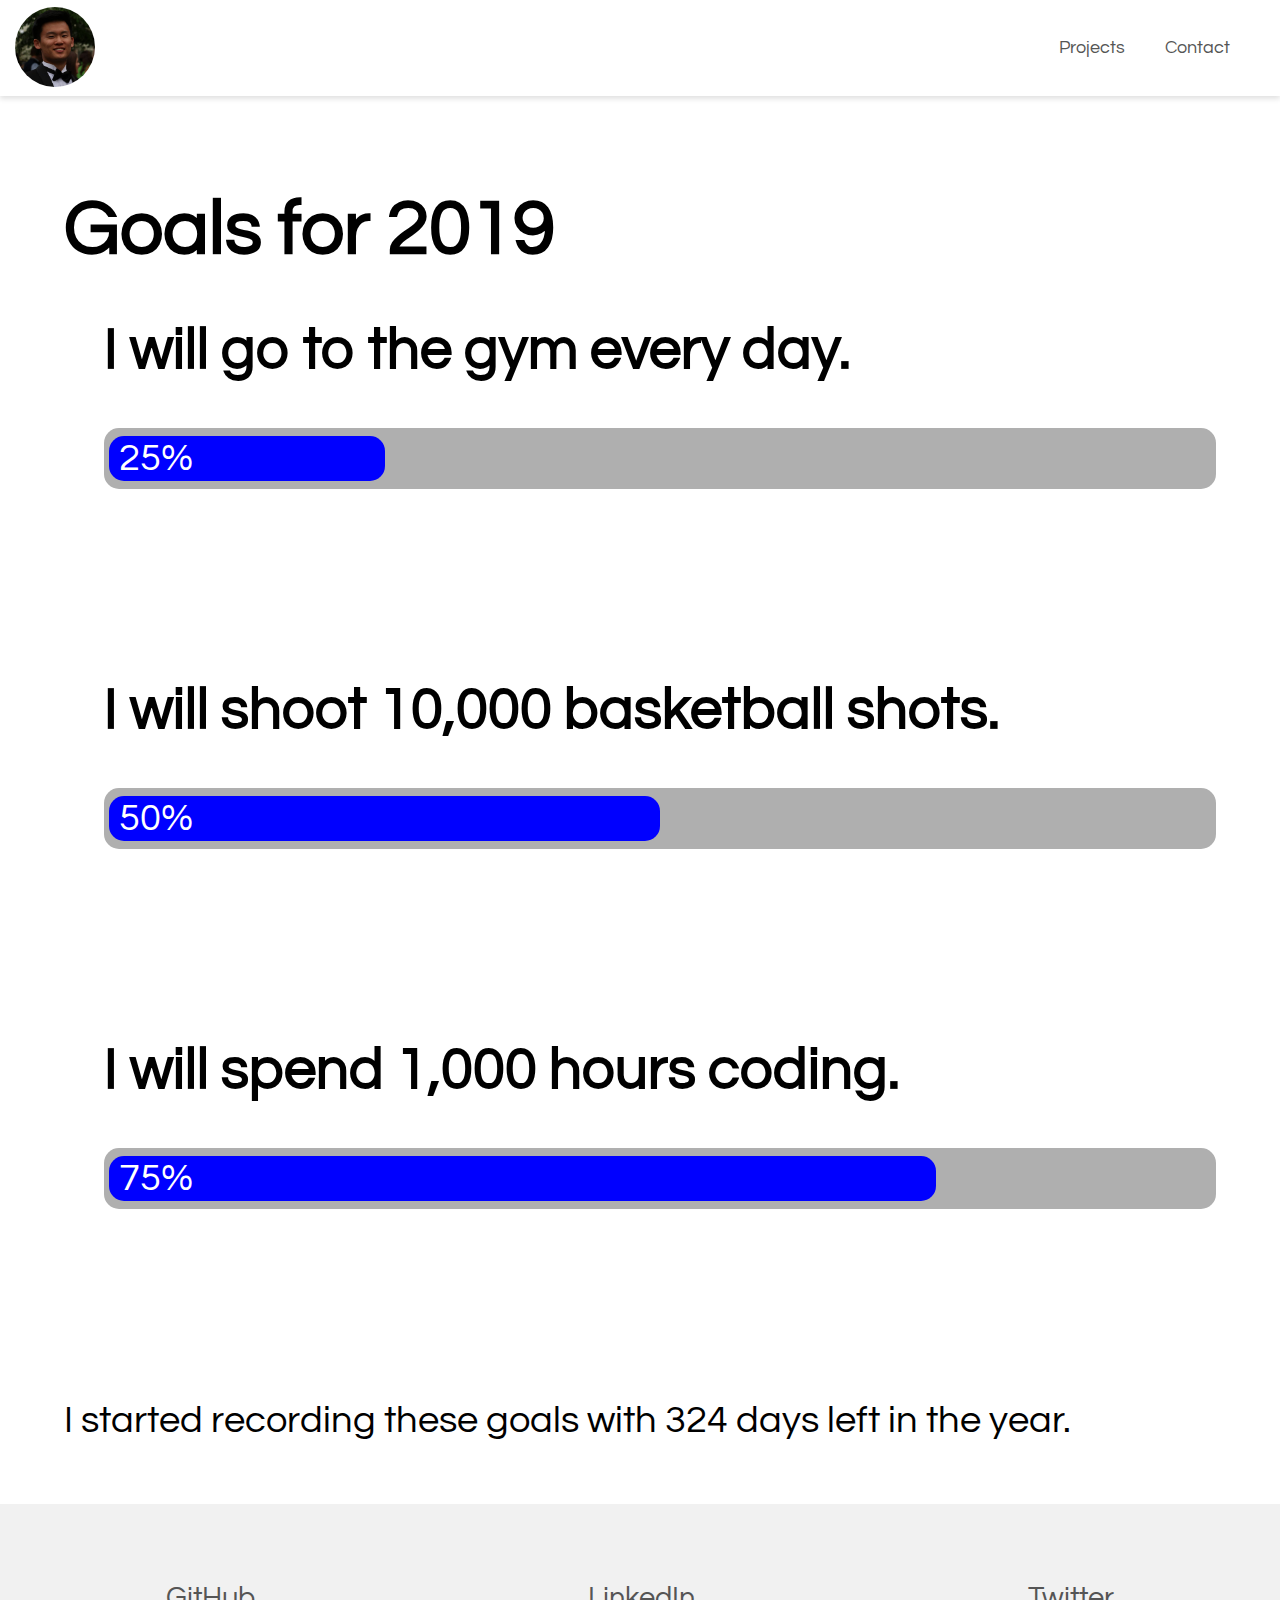
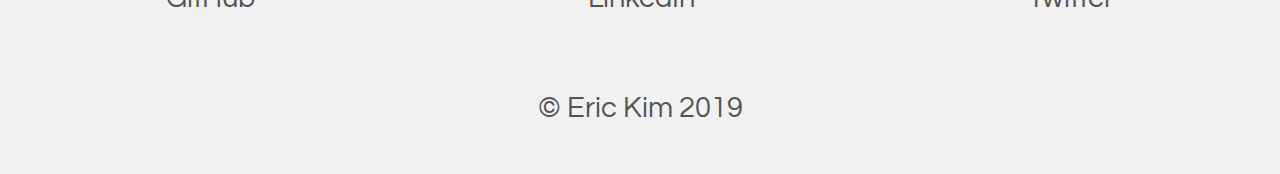
==== goals.html @ b122040c "added goals page" ====
<!DOCTYPE html>
<html>

<head>
    <meta charset="utf-8" />
    <meta http-equiv="X-UA-Compatible" content="IE=edge">
    <title>Eric Kim - Developer</title>
    <meta name="viewport" content="width=device-width, initial-scale=1">
    <link rel="stylesheet" type="text/css" media="screen" href="main.css" />
    <script src="main.js"></script>
    <link href='https://fonts.googleapis.com/css?family=Questrial' rel='stylesheet'>
</head>

<body>
    <nav id="navbar">
        <a href="#Home">
            <div id="profile"><img src="media/profile.jpg"></div>
            <!--<div id="logo"><b>E</b></div>-->
        </a>
        <ul id="nav-list">
            <li>
                <a href="#projects">Projects</a>
            </li>
            <li>
                <a href="#contact">Contact</a>
            </li>
        </ul>
    </nav>
    <section id="goals">
        <h1>Goals for 2019</h1>
        <ul style="list-style-type: none;">
            <li>
                <h2>I will go to the gym every day.</h2>
                <div id="lifting-goal" class="progress"> <!--0.4%-->
                    <div style="width: 25%;"><span>25%</span></div>
                </div>
            </li>
            <li>
                <h2>I will shoot 10,000 basketball shots.</h2> 
                <div id="basketball-goal" class="progress"> <!--0.01%-->
                    <div style="width: 50%;"><span>50%</span></div>
                </div>
            </li>
            <li>
                <h2>I will spend 1,000 hours coding.</h2>
                <div id="coding-goal" class="progress"> <!--0.1%-->
                    <div style="width: 75%;"><span>75%</span></div>
                </div>
            </li>
        </ul>
        I started recording these goals with 324 days left in the year.
    </section>
    <footer>
        <div id="links">
            <a href="https://github.com/realerickim" target="_blank">GitHub</a>
            <a href="https://www.linkedin.com/in/realerickim/" target="_blank">LinkedIn</a>
            <a href="https://twitter.com/realerickim" target="_blank">Twitter</a>
        </div>
        <div id="bottom"><span>&copy; Eric Kim 2019</span></div>
    </footer>
</body>

</html>
---- main.css ----
html, body{
    width: 100%;
    height: 100%;
    margin: 0;
    padding: 0;
    background: white;
    font-family: 'Questrial';
}
#navbar {
    position: absolute;
    top: 0;
    left: 0;
    right: 0;
    padding: 10px;
    width: 100%;
    box-sizing: border-box;
    box-shadow: 0 3px 5px 0 rgb(226, 226, 226);
}
#navbar * {
    display: inline;
}
#nav-list{
    margin-right: 20px;
    line-height: 40px;
    float: right;
    list-style: none;
    display: flex;
    flex-direction: row;
    font-size: 18px;
}
#nav-list a {
    margin-right: 20px;
    margin-left: 20px;
    text-decoration: none;
    color: rgb(85, 85, 85);
}
#profile {
    width: 36px;
    height: 36px;
    float: left;
    margin: 7px;
    margin-left: 15px;
    padding: 12px;
    display: flex;
    justify-content: center;
    align-items: center;
}
#profile img{
    height: 80px;
    width: 80px;
    border-radius: 50%;
}
#logo {
    float: left;
    border-radius: 50%;
    margin: 3px;
    margin-left: 15px;
    width: 36px;
    height: 36px;
    padding: 12px;
    background: rgb(3, 133, 255);
    border: 2px solid rgb(0, 102, 255);
    color: rgb(255, 255, 255);
    text-align: center;
    font: 35px 'Questrial', sans-serif;
}
#logo:hover {
    box-shadow: 2px 3px 5px 0 rgb(128, 128, 128);
}
#welcome-section {
    display: block;
    margin-left: 5vmax;
    margin-right: 5vmax;
    margin-top: 250px;
    margin-bottom: 10vmin;
}
#welcome-section h1 {
    color: rgb(85, 85, 85);
    font-size: 6.5vmax;
}
#welcome-section a {
    color: rgb(0, 102, 255);
    text-decoration: none;
    text-shadow: 0px 0.3px 0.3px rgb(187, 187, 187);
}
#welcome-section a:hover {
    color: rgb(85, 85, 85);
}
#current-status {
    color: rgb(85, 85, 85);
    display: flex;
    flex-direction: row;
    justify-content: flex-start;
    font-size: 2.3vmax;
    margin-left: 5vmax;
}
#current-status a {
    text-decoration: none;
    color: rgb(0, 102, 255);
}
#currently-working {
    margin-right: 12vw;
}
#previously-working {
    margin-left: 12vw;
}
.link-effect a::before,
.link-effect a::after {
	display: inline-block;
	opacity: 0;
	-webkit-transition: -webkit-transform 0.3s, opacity 0.2s;
	-moz-transition: -moz-transform 0.3s, opacity 0.2s;
	transition: transform 0.3s, opacity 0.2s;
}
.link-effect a::before {
	margin-right: 10px;
	content: '[';
	-webkit-transform: translateX(20px);
	-moz-transform: translateX(20px);
	transform: translateX(20px);
}
.link-effect a::after {
	margin-left: 10px;
	content: ']';
	-webkit-transform: translateX(-20px);
	-moz-transform: translateX(-20px);
	transform: translateX(-20px);
}
.link-effect a:hover::before,
.link-effect a:hover::after,
.link-effect a:focus::before,
.link-effect a:focus::after {
	opacity: 1;
	-webkit-transform: translateX(0px);
	-moz-transform: translateX(0px);
	transform: translateX(0px);
}

#projects {
    background: #f7f7f7;
    width: 100%;
}
#projects a {
    text-decoration: none;
    color: rgb(85, 85, 85);
}
#projects h2 {
    font-size: 7vmin;
    margin-left: 7vmin;
    padding-top: 3vmin;
    color: rgb(85, 85, 85);
}
#project-tiles {
    width: 100%;
    display: flex;
    flex-direction: row;
    flex-wrap: wrap;
    justify-content: center;
}
.project-tile {
    box-shadow: 0 4px 8px 0 rgba(0,0,0,0.2);
    transition: 0.3s;
    width: 40%;
    margin: 20px;
}
.project-tile h4 {
    font-size: 4vmin;
}
.project-tile p {
    font-size: 3.2vmin;
}
.project-tile:hover {
    box-shadow: 0 8px 16px 0 rgba(0,0,0,0.2);
}
.container {
    padding: 2px 16px;
}
#extra-about {
    display: flex;
    align-items: center;
    justify-content: center;
    margin: 9vmax;
    line-height: 8.5vmax;
    max-height: 100%;
}
#extra-about h1 {
    color: rgb(85, 85, 85);
    font-size: 4.5vmax;
}
#extra-about a {
    color: rgb(0, 102, 255);
    text-decoration: none;
    text-shadow: 0px 0.3px 0.3px rgb(187, 187, 187);
}
#extra-about a:hover {
    color: rgb(85, 85, 85);
}
#contact {
    background:#f7f7f7;
    height: 70%;
    display: flex;
    flex-direction: column;
    justify-content: center;
    align-items: center;
}
#contact h1 {
    text-align: center;
    margin-left: 6vmax;
    margin-right: 6vmax;
    color: rgb(85, 85, 85);
    font-size: 5vmax;
}
#contact h2 {
    color: rgb(85, 85, 85);
    font-size: 4vmax;
}
footer {
    font-size: 2.3vmax;
    height: 30%;
    background: #f1f1f1;
}
#links {
    height: 70%;
    display: flex;
    flex-direction: row;
    justify-content: space-around;
    align-items: center;
}
#links a {
    margin-right: 20px;
    margin-left: 20px;
    text-decoration: none;
    color: rgb(85, 85, 85);
}
#bottom {
    height: 30%;
    text-align: center;
    margin-bottom: 5px;
}
#bottom span {
    color: rgb(85, 85, 85);
}
#goals {
    margin-top: 75px;
    padding: 5vmax;
    font-size: 3vmax;
}
#goals li {
    margin-bottom: 15vmax;
}
#goals h1 {
    font-size: 6vmax;
}
.progress {
    background-color: rgb(175, 175, 175);
    border-radius: 15px;
    height: 4vmax;
    padding: 5px;
    display: flex;
    align-items: center;
}
.progress > div {
    background: blue;
    border-radius: 15px;
    height: 3.5vmax;
    color: white;
    display: flex;
    align-items: center;
}
.progress span {
    padding: 5px;
    margin: 5px;
}

@media screen and (max-width: 750px) {
    #welcome-section {
        margin-top: 200px;
    }
    .description {
        display: none;
    }
    #previously-working {
        display: none;
    }
}

@media screen and (max-width: 470px) {
    .project-tile {
        width: 80%;
        margin: 20px;
    }
    #current-status {
        font-size: 4vmin;
        margin-left: 7vmin;
    }
    #previously-working {
        display: none;
    }
}

@media screen and (max-width: 365px) {
    #nav-list{
        margin-right: 0;
        line-height: 30px;
        float: right;
        list-style: none;
        display: flex;
        flex-direction: row;
        font-size: 16px;
    }
    #nav-list a {
        margin-right: 10px;
        margin-left: 10px;
        text-decoration: none;
        color: rgb(85, 85, 85);
    }
    #profile {
        width: 36px;
        height: 36px;
        float: left;
        margin-left: 5px;
        display: flex;
        justify-content: center;
        align-items: center;
    }
    #profile img{
        width: 60px;
        height: 60px;
        border-radius: 50%;
    }
}
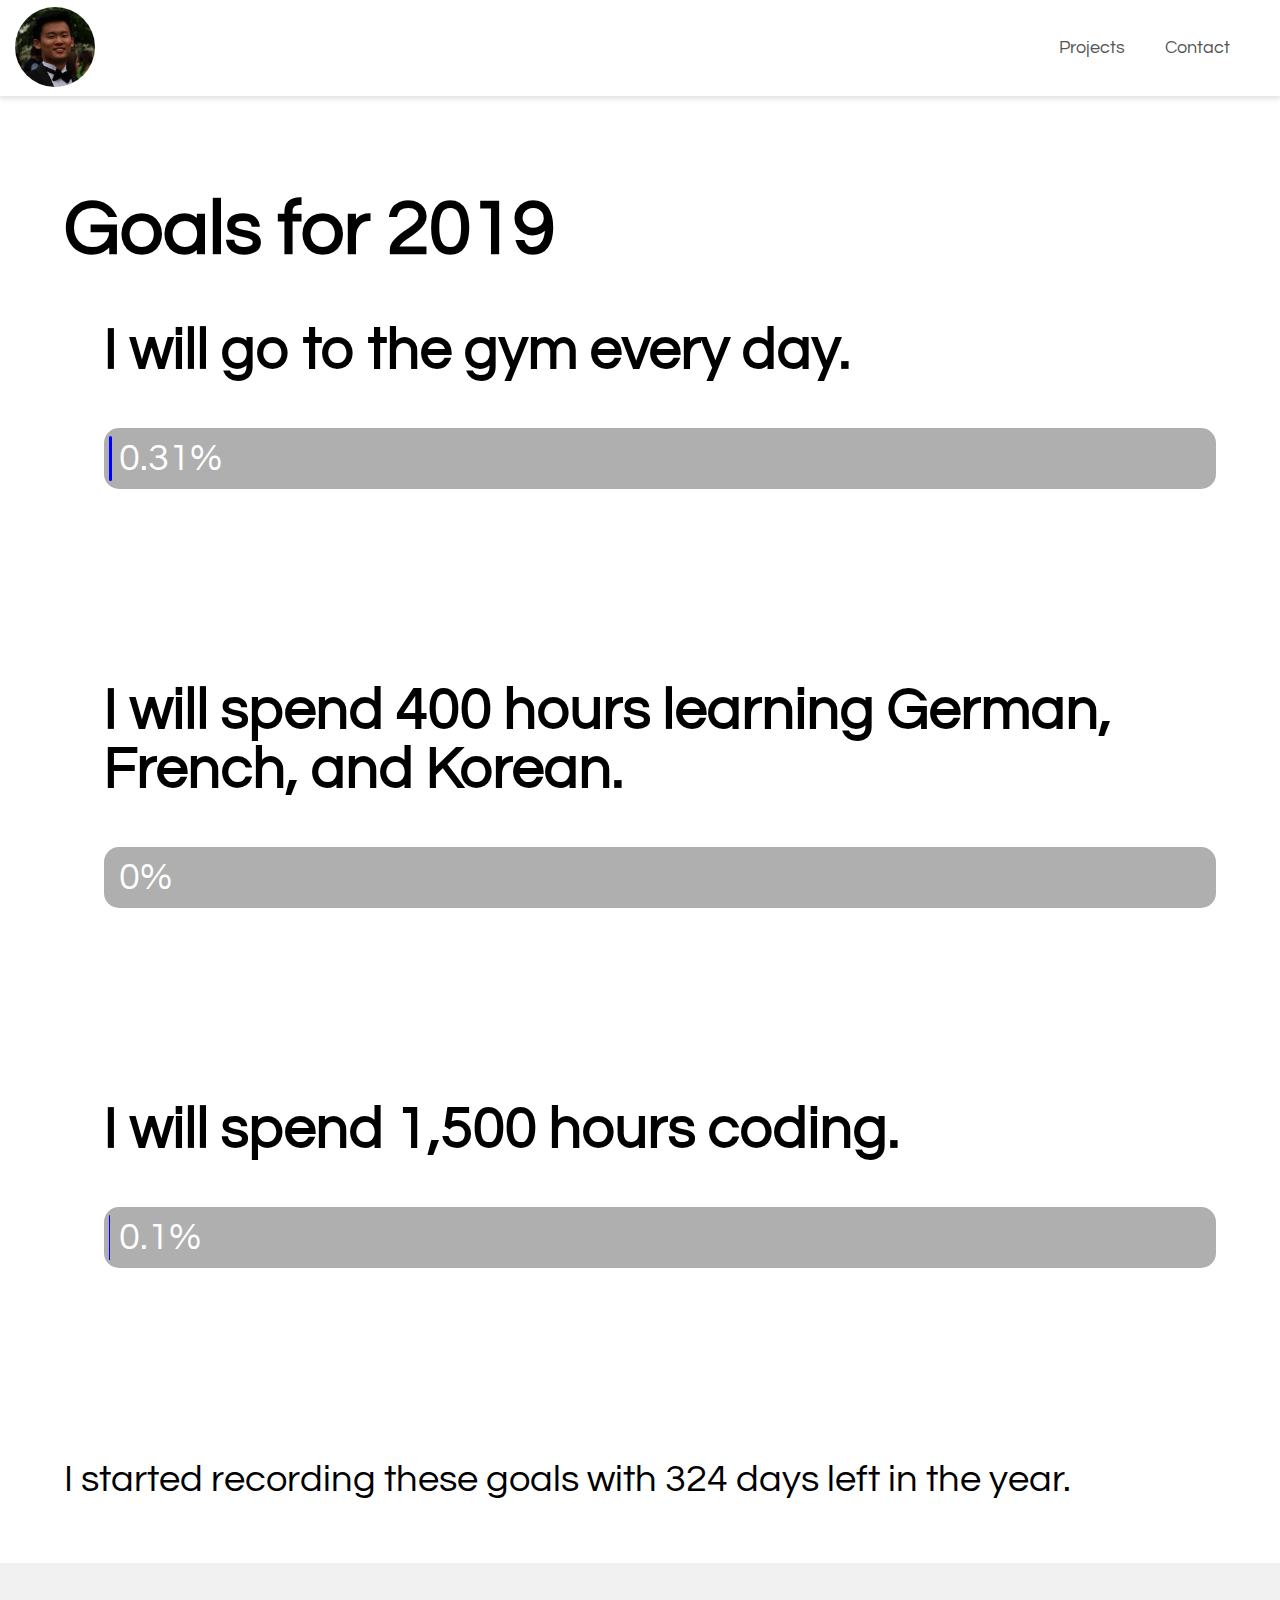
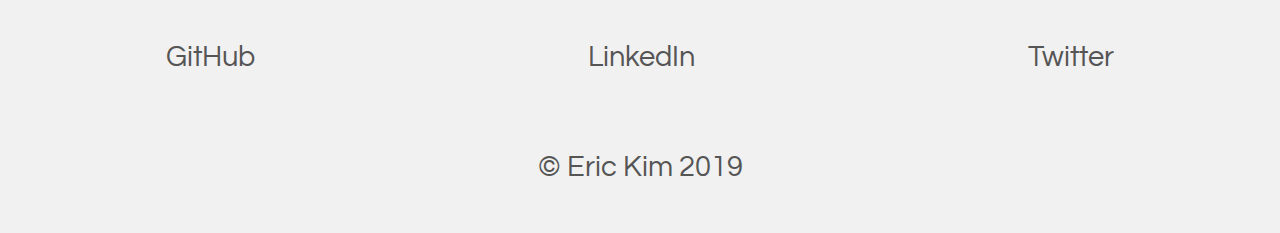
==== commit 8b184c49: "updated goals, made nav image a home link" ====
--- a/goals.html
+++ b/goals.html
@@ -13,9 +13,8 @@
 
 <body>
     <nav id="navbar">
-        <a href="#Home">
+        <a href="index.html">
             <div id="profile"><img src="media/profile.jpg"></div>
-            <!--<div id="logo"><b>E</b></div>-->
         </a>
         <ul id="nav-list">
             <li>
@@ -27,24 +26,24 @@
         </ul>
     </nav>
     <section id="goals">
-        <h1>Goals for 2019</h1>
+        <h1>Goals for 2019</h1> <!--updated Mon Feb 11 7:46am-->
         <ul style="list-style-type: none;">
             <li>
                 <h2>I will go to the gym every day.</h2>
-                <div id="lifting-goal" class="progress"> <!--0.4%-->
-                    <div style="width: 25%;"><span>25%</span></div>
+                <div id="lifting-goal" class="progress"> <!--1/324 0.31%--> 
+                    <div style="width: 0.31%;"><span>0.31%</span></div>
                 </div>
             </li>
             <li>
-                <h2>I will shoot 10,000 basketball shots.</h2> 
-                <div id="basketball-goal" class="progress"> <!--0.01%-->
-                    <div style="width: 50%;"><span>50%</span></div>
+                <h2>I will spend 400 hours learning German, French, and Korean.</h2> 
+                <div id="language-goal" class="progress"> <!--0/400 0%-->
+                    <div style="width: 0%;"><span>0%</span></div>
                 </div>
             </li>
             <li>
-                <h2>I will spend 1,000 hours coding.</h2>
-                <div id="coding-goal" class="progress"> <!--0.1%-->
-                    <div style="width: 75%;"><span>75%</span></div>
+                <h2>I will spend 1,500 hours coding.</h2>
+                <div id="coding-goal" class="progress"> <!--1.5/1500 0.1%-->
+                    <div style="width: 0.1%;"><span>0.1%</span></div>
                 </div>
             </li>
         </ul>
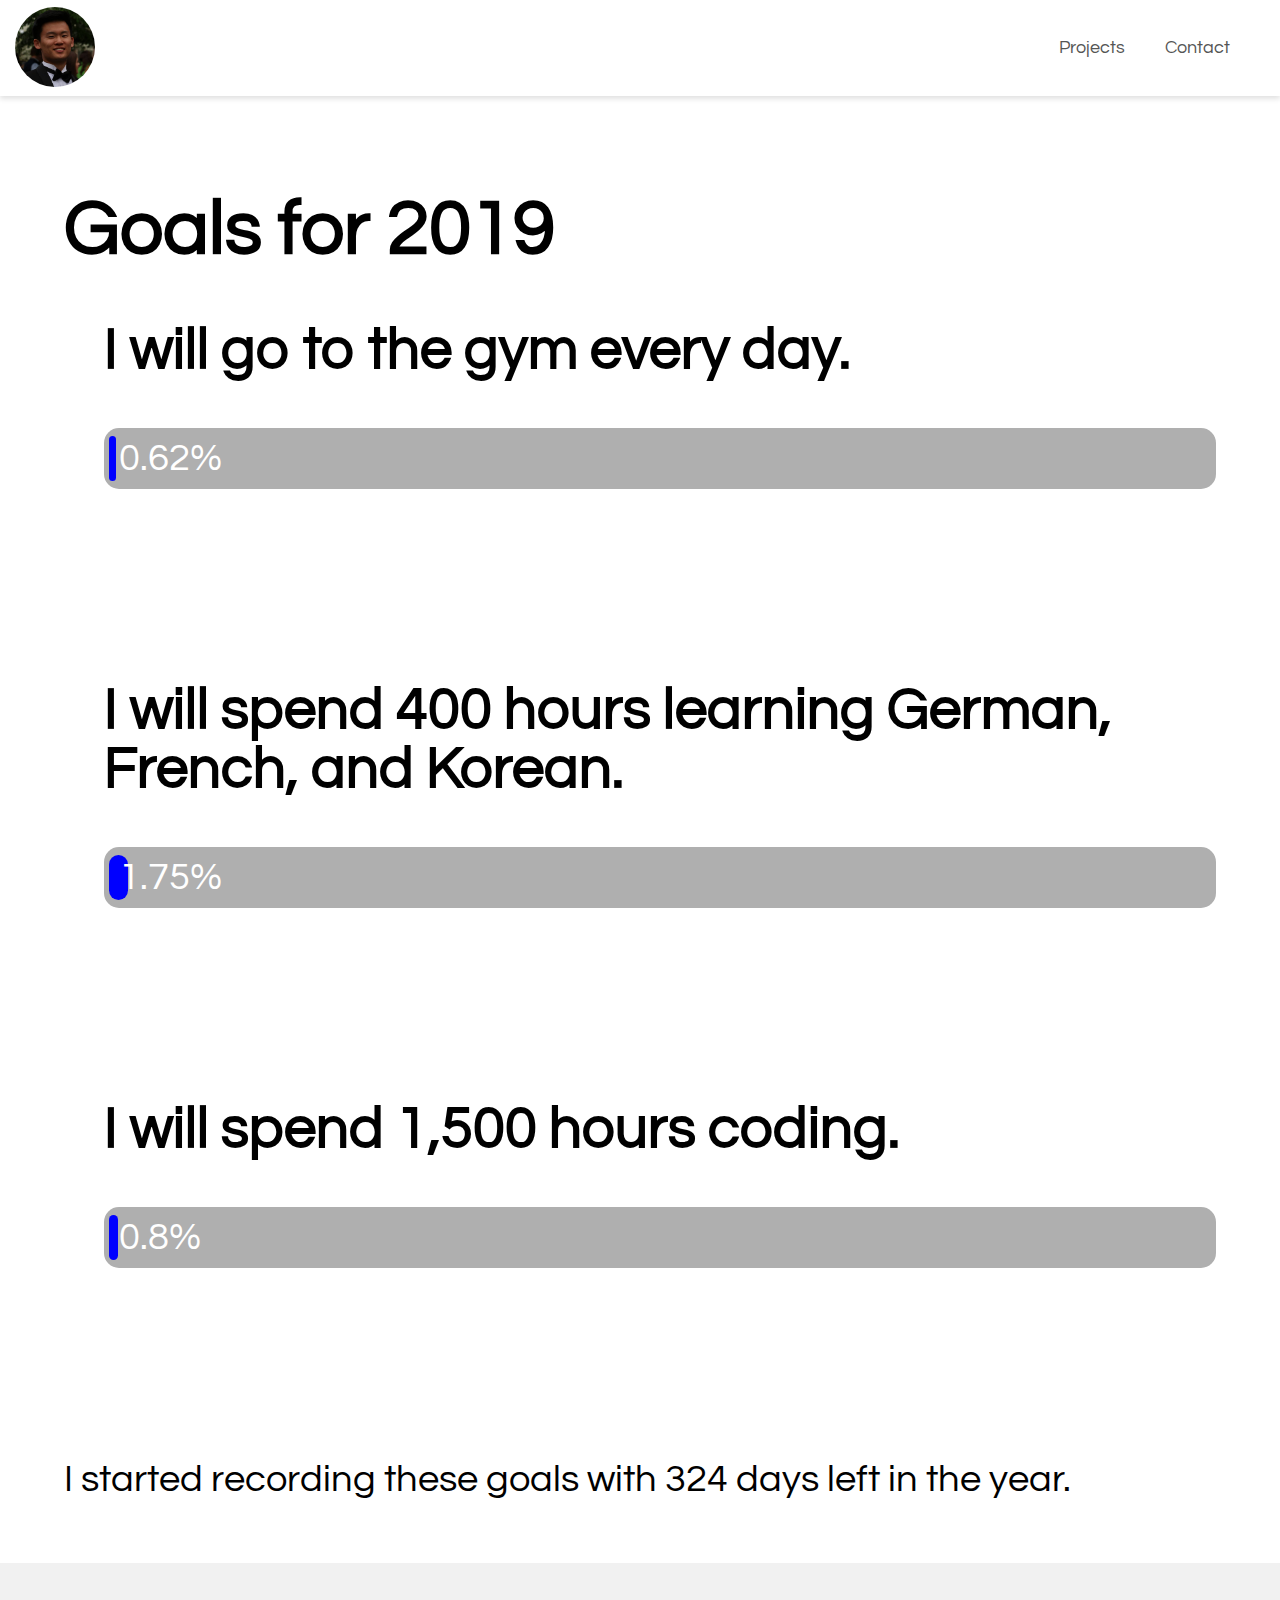
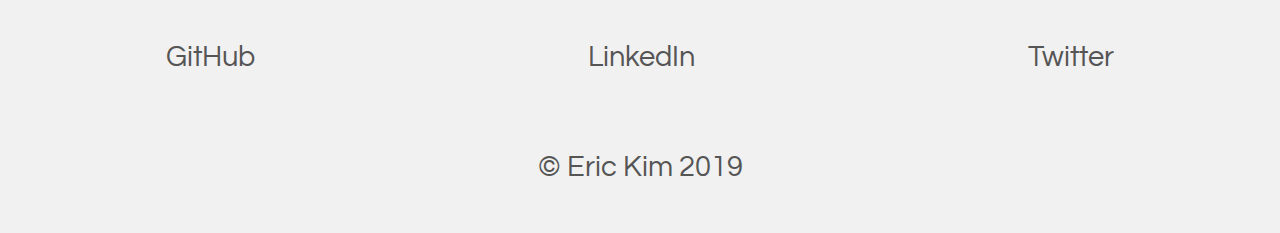
==== commit 0e99e149: "updated goals" ====
--- a/goals.html
+++ b/goals.html
@@ -1,6 +1,5 @@
 <!DOCTYPE html>
-<html>
-
+<html lang="en">
 <head>
     <meta charset="utf-8" />
     <meta http-equiv="X-UA-Compatible" content="IE=edge">
@@ -14,7 +13,7 @@
 <body>
     <nav id="navbar">
         <a href="index.html">
-            <div id="profile"><img src="media/profile.jpg"></div>
+            <div id="profile"><img src="media/profile.jpg" alt="Profile photo of Eric Kim"></div>
         </a>
         <ul id="nav-list">
             <li>
@@ -26,24 +25,24 @@
         </ul>
     </nav>
     <section id="goals">
-        <h1>Goals for 2019</h1> <!--updated Mon Feb 11 7:46am-->
+        <h1>Goals for 2019</h1> <!--updated Thu Feb 21 7:59am-->
         <ul style="list-style-type: none;">
             <li>
                 <h2>I will go to the gym every day.</h2>
-                <div id="lifting-goal" class="progress"> <!--1/324 0.31%--> 
-                    <div style="width: 0.31%;"><span>0.31%</span></div>
+                <div id="lifting-goal" class="progress"> <!--2/324 0.62%--> 
+                    <div style="width: 0.62%;"><span>0.62%</span></div>
                 </div>
             </li>
             <li>
                 <h2>I will spend 400 hours learning German, French, and Korean.</h2> 
-                <div id="language-goal" class="progress"> <!--0/400 0%-->
-                    <div style="width: 0%;"><span>0%</span></div>
+                <div id="language-goal" class="progress"> <!--7/400 1.75%-->
+                    <div style="width: 1.75%;"><span>1.75%</span></div>
                 </div>
             </li>
             <li>
                 <h2>I will spend 1,500 hours coding.</h2>
-                <div id="coding-goal" class="progress"> <!--1.5/1500 0.1%-->
-                    <div style="width: 0.1%;"><span>0.1%</span></div>
+                <div id="coding-goal" class="progress"> <!--12/1500 0.8%-->
+                    <div style="width: 0.8%;"><span>0.8%</span></div>
                 </div>
             </li>
         </ul>
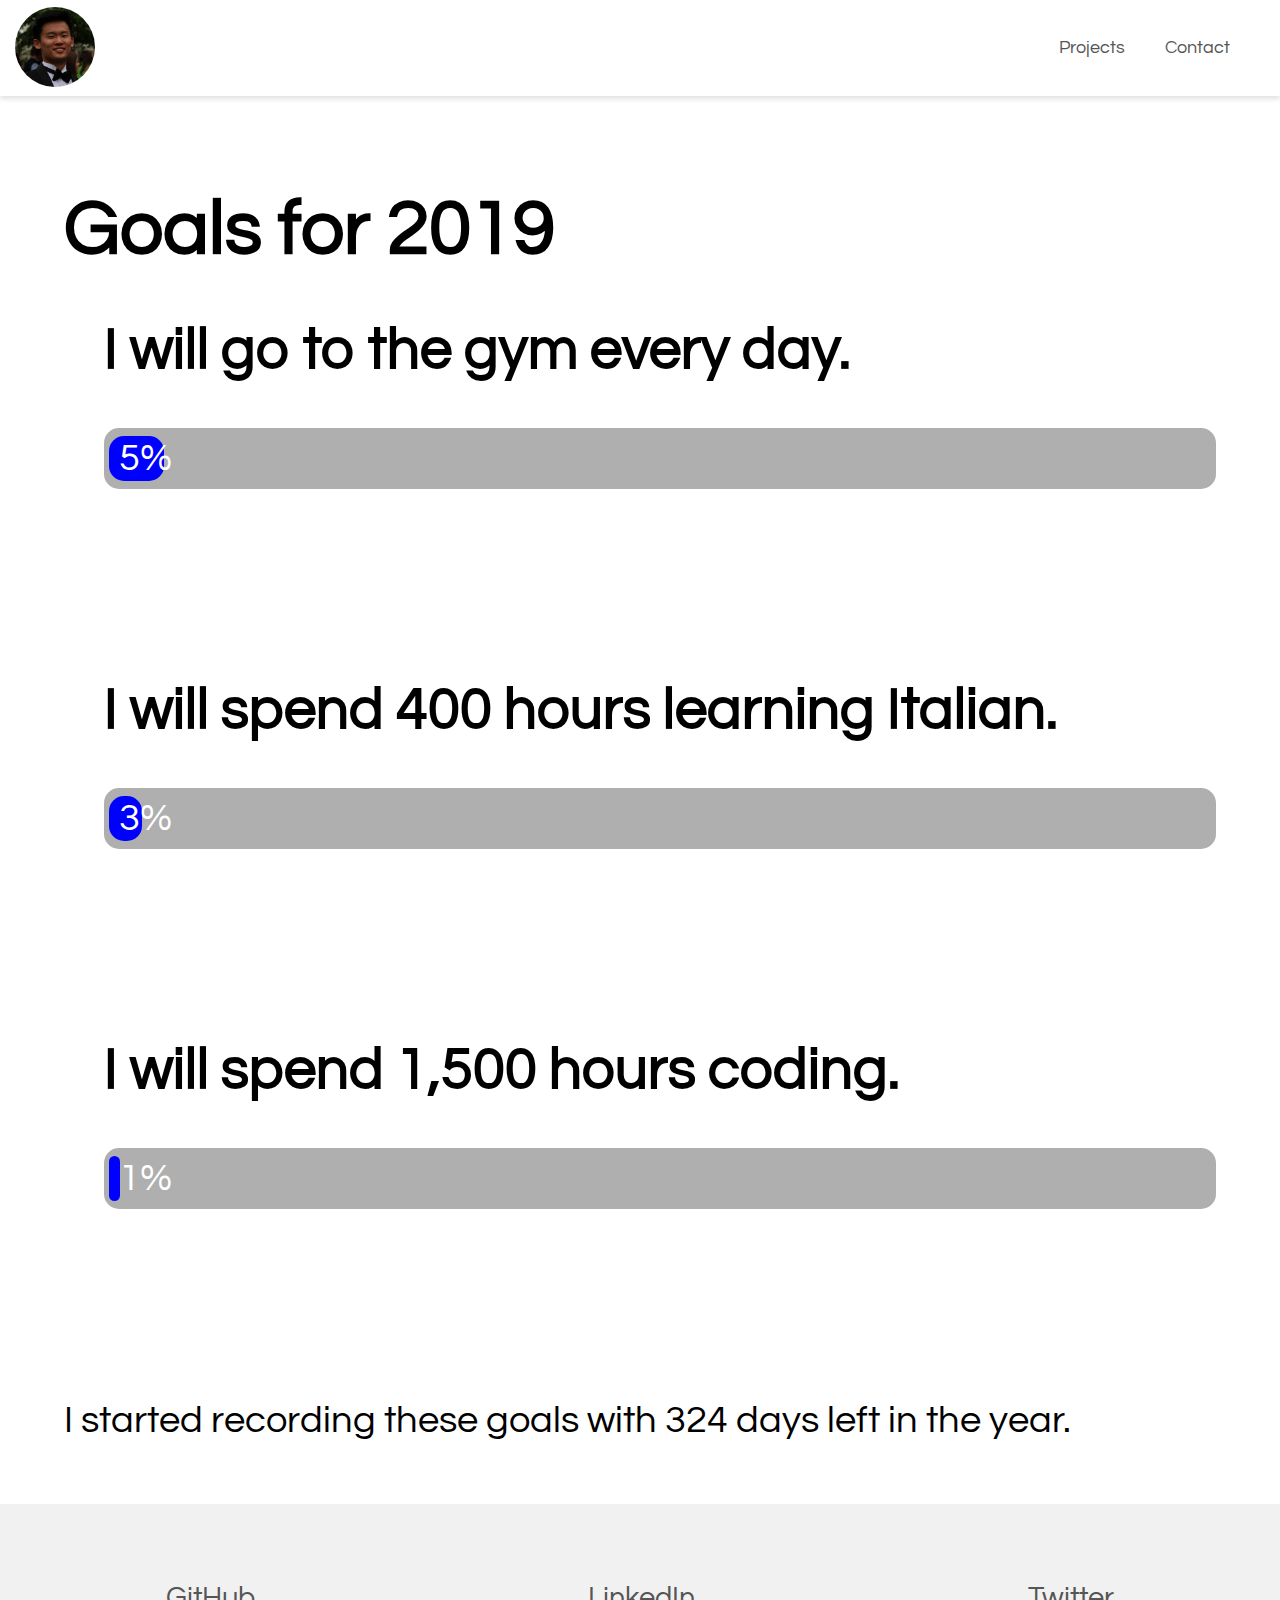
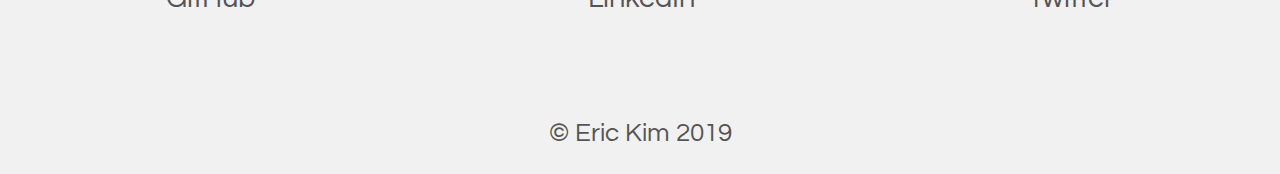
==== commit 4e28a502: "updated goals and changed cooking link destination" ====
--- a/goals.html
+++ b/goals.html
@@ -29,20 +29,20 @@
         <ul style="list-style-type: none;">
             <li>
                 <h2>I will go to the gym every day.</h2>
-                <div id="lifting-goal" class="progress"> <!--2/324 0.62%--> 
-                    <div style="width: 0.62%;"><span>0.62%</span></div>
+                <div id="lifting-goal" class="progress"> <!--17/324 0.62%--> 
+                    <div style="width: 5%;"><span>5%</span></div>
                 </div>
             </li>
             <li>
-                <h2>I will spend 400 hours learning German, French, and Korean.</h2> 
-                <div id="language-goal" class="progress"> <!--7/400 1.75%-->
-                    <div style="width: 1.75%;"><span>1.75%</span></div>
+                <h2>I will spend 400 hours learning Italian.</h2> 
+                <div id="language-goal" class="progress"> <!--10/400 1.75%-->
+                    <div style="width: 3%;"><span>3%</span></div>
                 </div>
             </li>
             <li>
                 <h2>I will spend 1,500 hours coding.</h2>
-                <div id="coding-goal" class="progress"> <!--12/1500 0.8%-->
-                    <div style="width: 0.8%;"><span>0.8%</span></div>
+                <div id="coding-goal" class="progress"> <!--17.5/1500 0.8%-->
+                    <div style="width: 1%;"><span>1%</span></div>
                 </div>
             </li>
         </ul>
--- a/main.css
+++ b/main.css
@@ -227,15 +227,28 @@
     align-items: center;
 }
 #links a {
-    margin-right: 20px;
-    margin-left: 20px;
-    text-decoration: none;
-    color: rgb(85, 85, 85);
+    text-decoration: none;
+    color: rgb(85, 85, 85);
+}
+#link {
+    width: 100%;
+    height: 100%;
+    display: flex;
+    flex-direction: row;
+    justify-content: center;
+    align-items: center;
+}
+#link:hover{
+    background-color: rgb(223, 219, 219);
+    border-radius: 2px;
 }
 #bottom {
     height: 30%;
-    text-align: center;
-    margin-bottom: 5px;
+    display: flex;
+    flex-direction: row;
+    justify-content: center;
+    align-items: center;
+    font-size: 2vmax;
 }
 #bottom span {
     color: rgb(85, 85, 85);
